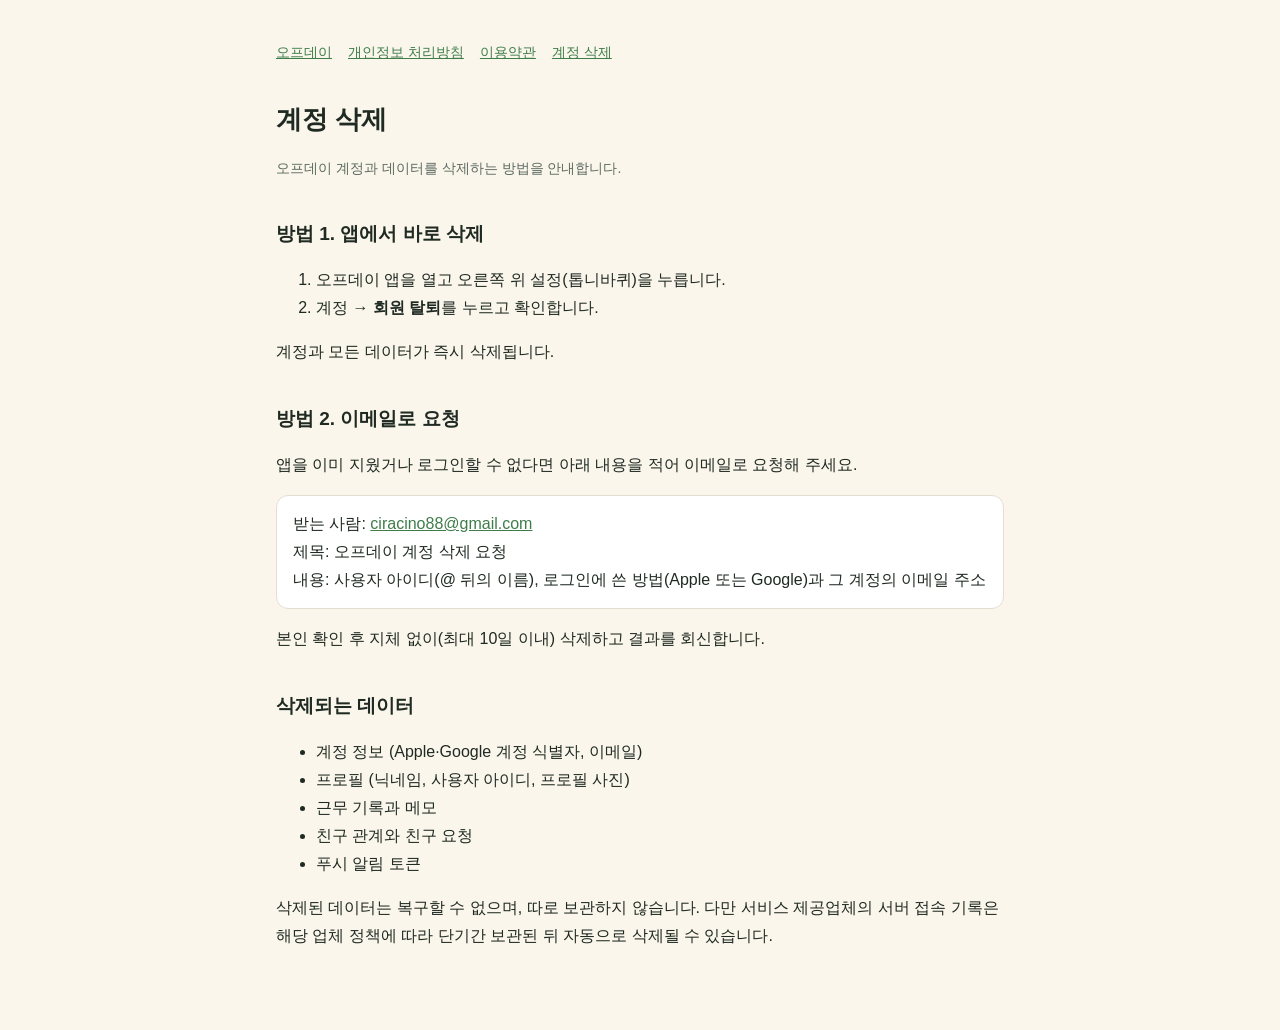
==== delete-account.html @ 580378a2 "오프데이 약관 및 개인정보 처리방침 Co-Authored-By: Claude Opus 5.5 <noreply@anthropic.com>" ====
<!doctype html>
<html lang="ko">
<head>
  <meta charset="utf-8" />
  <meta name="viewport" content="width=device-width, initial-scale=1" />
  <title>오프데이 계정 삭제</title>
  <link rel="stylesheet" href="style.css" />
</head>
<body>
<main>
  <nav>
    <a href="index.html">오프데이</a>
    <a href="privacy.html">개인정보 처리방침</a>
    <a href="terms.html">이용약관</a>
    <a href="delete-account.html">계정 삭제</a>
  </nav>

  <h1>계정 삭제</h1>
  <p class="meta">오프데이 계정과 데이터를 삭제하는 방법을 안내합니다.</p>

  <h2>방법 1. 앱에서 바로 삭제</h2>
  <ol>
    <li>오프데이 앱을 열고 오른쪽 위 설정(톱니바퀴)을 누릅니다.</li>
    <li>계정 → <strong>회원 탈퇴</strong>를 누르고 확인합니다.</li>
  </ol>
  <p>계정과 모든 데이터가 즉시 삭제됩니다.</p>

  <h2>방법 2. 이메일로 요청</h2>
  <p>앱을 이미 지웠거나 로그인할 수 없다면 아래 내용을 적어 이메일로 요청해 주세요.</p>
  <div class="note">
    받는 사람: <a href="mailto:ciracino88@gmail.com?subject=%EC%98%A4%ED%94%84%EB%8D%B0%EC%9D%B4%20%EA%B3%84%EC%A0%95%20%EC%82%AD%EC%A0%9C%20%EC%9A%94%EC%B2%AD">ciracino88@gmail.com</a><br />
    제목: 오프데이 계정 삭제 요청<br />
    내용: 사용자 아이디(@ 뒤의 이름), 로그인에 쓴 방법(Apple 또는 Google)과 그 계정의 이메일 주소
  </div>
  <p>본인 확인 후 지체 없이(최대 10일 이내) 삭제하고 결과를 회신합니다.</p>

  <h2>삭제되는 데이터</h2>
  <ul>
    <li>계정 정보 (Apple·Google 계정 식별자, 이메일)</li>
    <li>프로필 (닉네임, 사용자 아이디, 프로필 사진)</li>
    <li>근무 기록과 메모</li>
    <li>친구 관계와 친구 요청</li>
    <li>푸시 알림 토큰</li>
  </ul>
  <p>
    삭제된 데이터는 복구할 수 없으며, 따로 보관하지 않습니다.
    다만 서비스 제공업체의 서버 접속 기록은 해당 업체 정책에 따라 단기간 보관된 뒤 자동으로 삭제될 수 있습니다.
  </p>
</main>
</body>
</html>
---- style.css ----
:root {
  --text: #1f2a22;
  --muted: #5d6b61;
  --bg: #fbf6ec;
  --card: #ffffff;
  --border: #e6dfd0;
  --accent: #3e7d4a;
}

@media (prefers-color-scheme: dark) {
  :root {
    --text: #e8eee9;
    --muted: #a9b5ac;
    --bg: #16211a;
    --card: #1e2b22;
    --border: #2f3d33;
    --accent: #7dbb72;
  }
}

* {
  box-sizing: border-box;
}

body {
  margin: 0;
  background: var(--bg);
  color: var(--text);
  font-family: -apple-system, BlinkMacSystemFont, 'Apple SD Gothic Neo', 'Noto Sans KR', 'Malgun Gothic', sans-serif;
  line-height: 1.75;
  font-size: 16px;
}

main {
  max-width: 760px;
  margin: 0 auto;
  padding: 40px 16px 64px;
}

h1 {
  font-size: 26px;
  margin: 0 0 4px;
}

h2 {
  font-size: 19px;
  margin: 36px 0 8px;
}

h3 {
  font-size: 16px;
  margin: 20px 0 4px;
}

p,
li {
  color: var(--text);
}

.meta {
  color: var(--muted);
  font-size: 14px;
  margin-bottom: 28px;
}

a {
  color: var(--accent);
}

table {
  width: 100%;
  border-collapse: collapse;
  margin: 8px 0 16px;
  font-size: 14px;
  background: var(--card);
}

th,
td {
  border: 1px solid var(--border);
  padding: 8px 10px;
  text-align: left;
  vertical-align: top;
}

th {
  white-space: nowrap;
}

.table-wrap {
  overflow-x: auto;
}

.note {
  background: var(--card);
  border: 1px solid var(--border);
  border-radius: 12px;
  padding: 14px 16px;
  margin: 16px 0;
}

nav {
  display: flex;
  flex-wrap: wrap;
  gap: 16px;
  margin-bottom: 32px;
  font-size: 14px;
}
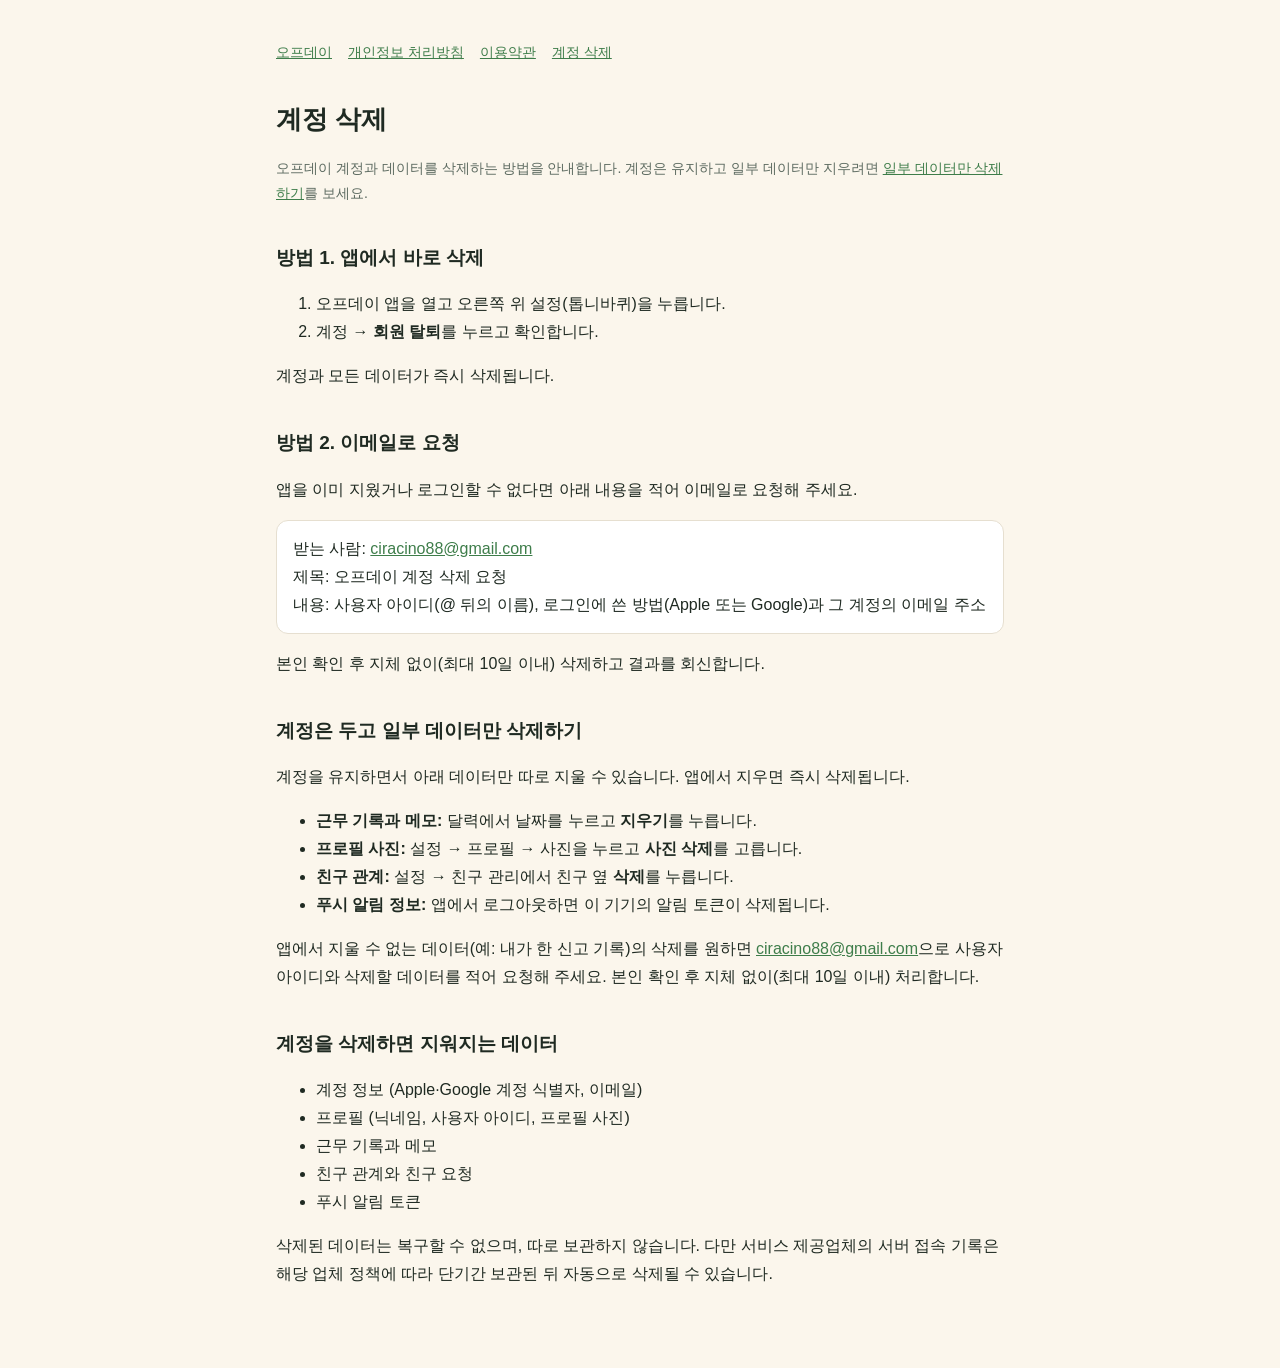
==== commit 76716edf: "계정 삭제 안내에 일부 데이터만 삭제하는 방법 추가 Co-Authored-By: Claude Opus 5.5 <noreply@anthropic.com>" ====
--- a/delete-account.html
+++ b/delete-account.html
@@ -16,7 +16,10 @@
   </nav>
 
   <h1>계정 삭제</h1>
-  <p class="meta">오프데이 계정과 데이터를 삭제하는 방법을 안내합니다.</p>
+  <p class="meta">
+    오프데이 계정과 데이터를 삭제하는 방법을 안내합니다.
+    계정은 유지하고 일부 데이터만 지우려면 <a href="#data">일부 데이터만 삭제하기</a>를 보세요.
+  </p>
 
   <h2>방법 1. 앱에서 바로 삭제</h2>
   <ol>
@@ -34,7 +37,21 @@
   </div>
   <p>본인 확인 후 지체 없이(최대 10일 이내) 삭제하고 결과를 회신합니다.</p>
 
-  <h2>삭제되는 데이터</h2>
+  <h2 id="data">계정은 두고 일부 데이터만 삭제하기</h2>
+  <p>계정을 유지하면서 아래 데이터만 따로 지울 수 있습니다. 앱에서 지우면 즉시 삭제됩니다.</p>
+  <ul>
+    <li><strong>근무 기록과 메모:</strong> 달력에서 날짜를 누르고 <strong>지우기</strong>를 누릅니다.</li>
+    <li><strong>프로필 사진:</strong> 설정 → 프로필 → 사진을 누르고 <strong>사진 삭제</strong>를 고릅니다.</li>
+    <li><strong>친구 관계:</strong> 설정 → 친구 관리에서 친구 옆 <strong>삭제</strong>를 누릅니다.</li>
+    <li><strong>푸시 알림 정보:</strong> 앱에서 로그아웃하면 이 기기의 알림 토큰이 삭제됩니다.</li>
+  </ul>
+  <p>
+    앱에서 지울 수 없는 데이터(예: 내가 한 신고 기록)의 삭제를 원하면
+    <a href="mailto:ciracino88@gmail.com?subject=%EC%98%A4%ED%94%84%EB%8D%B0%EC%9D%B4%20%EB%8D%B0%EC%9D%B4%ED%84%B0%20%EC%82%AD%EC%A0%9C%20%EC%9A%94%EC%B2%AD">ciracino88@gmail.com</a>으로
+    사용자 아이디와 삭제할 데이터를 적어 요청해 주세요. 본인 확인 후 지체 없이(최대 10일 이내) 처리합니다.
+  </p>
+
+  <h2>계정을 삭제하면 지워지는 데이터</h2>
   <ul>
     <li>계정 정보 (Apple·Google 계정 식별자, 이메일)</li>
     <li>프로필 (닉네임, 사용자 아이디, 프로필 사진)</li>
